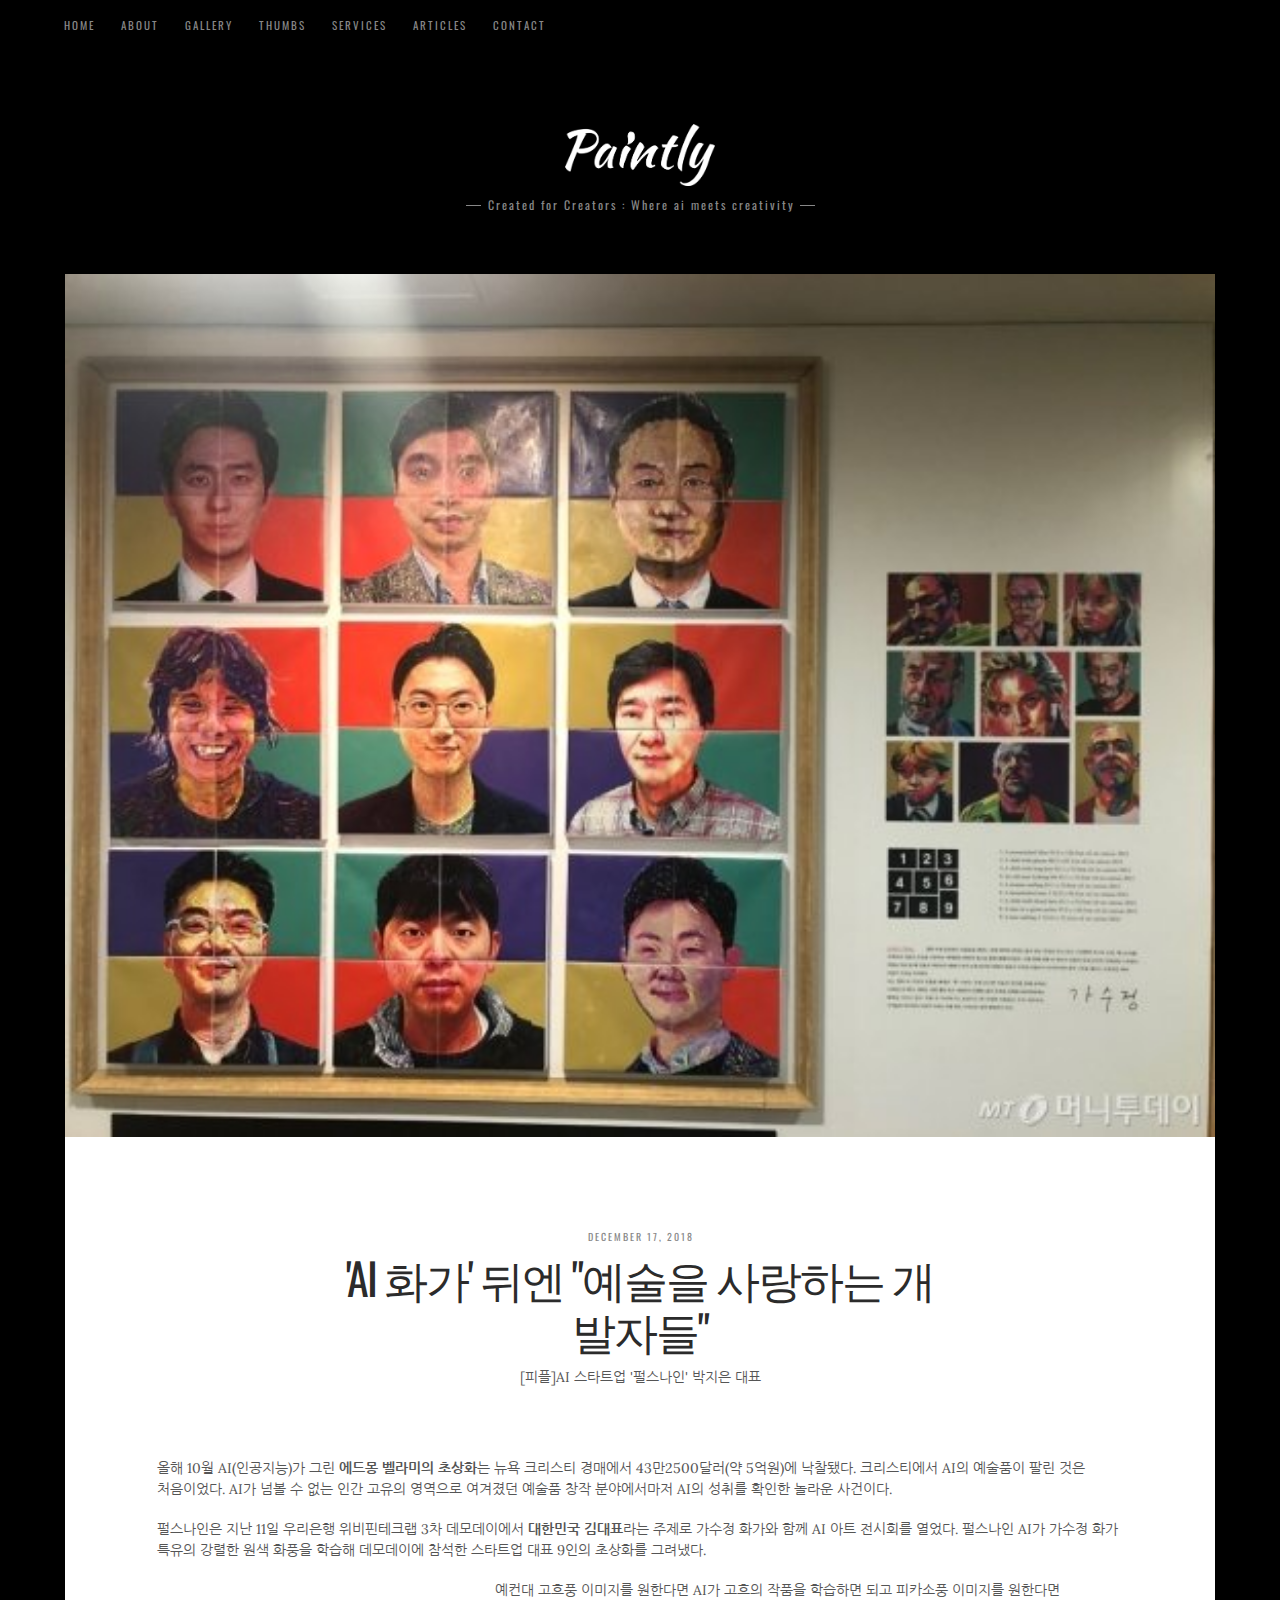
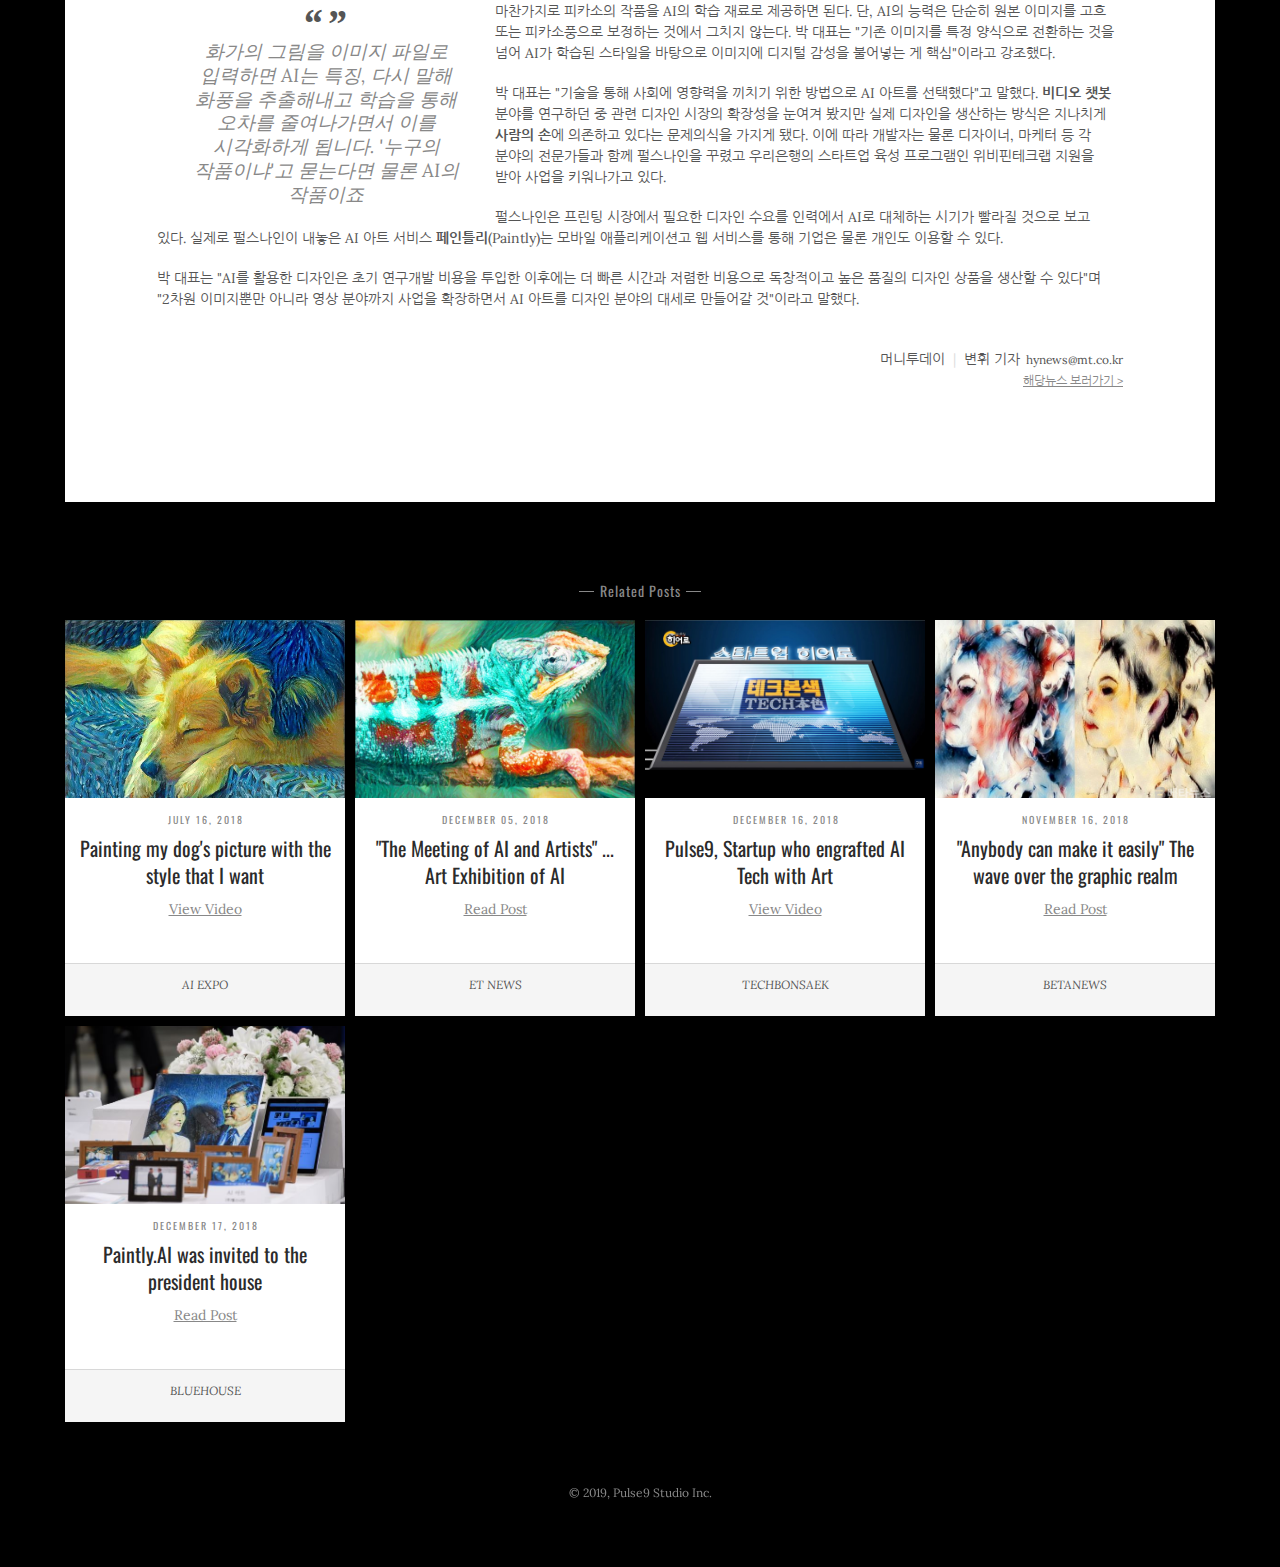
==== post_01.html @ d88ab2fd "articles > post pages added" ====
<!DOCTYPE html>
<html class="no-js" lang="en">

<head>
  <meta charset="utf-8">
  <title>PULSE9 : Your AI Visual Effect Partner</title>
  <meta name="viewport" content="width=device-width, initial-scale=1, maximum-scale=1">
  <meta name="author" content="PULSE9 Inc.">
  <meta name="Description"
    content="Created for Creators, toward the limitless realm. Pulse9 gathered art-loving Developers and Marketers to create an AI driven Image&Video Transfer Startup. Pulse9 allows you to transfer a photo or video into a masterpiece drawn by an AI. With your contents and the tone of your choice, Pulse9 creates an art piece that allows you to express your individuality." />
  <link href="css/reset.css" rel="stylesheet" type="text/css" media="screen" />
  <link href="css/bootstrap.min.css" rel="stylesheet">
  <!-- <link href="css/font-awesome.min.css" rel="stylesheet" type="text/css" /> -->
  <link rel="stylesheet" href="https://use.fontawesome.com/releases/v5.8.1/css/all.css"
    integrity="sha384-50oBUHEmvpQ+1lW4y57PTFmhCaXp0ML5d60M1M7uH2+nqUivzIebhndOJK28anvf" crossorigin="anonymous">
  <link href="css/contact.css" rel="stylesheet" type="text/css" media="screen" />
  <link href="css/styles.css" rel="stylesheet" type="text/css" media="screen" />
  <link href="css/flexslider.css" rel="stylesheet" type="text/css" media="screen">
  <link href="css/jquery.fancybox.css" rel="stylesheet" type="text/css" media="screen" />
  <link href="css/responsive.css" rel="stylesheet" type="text/css" media="screen" />
  <link href="css/custom.css" rel="stylesheet" type="text/css" media="screen" />
  <link href="https://fonts.googleapis.com/css?family=Oswald:200,400,600,700|Lora:400,400i,600|Nanum+Gothic:400,700&amp;subset=korean" rel="stylesheet" type="text/css" />
  <script src="js/modernizr.js" type="text/javascript"></script>
</head>

<body>
  <!-- insert Preloader here -->

  <div id="wrap">
    <header id="header" class="clearfix">
      <div class="container clearfix">
        <ul class="social-list clearfix alignright">
          <li><a href="https://www.facebook.com/pages/Pulse9-Inc/118585632158174" target="_blank"><i
                class="fab fa-facebook"></i></a></li>
          <li><a href="https://www.youtube.com/channel/UC3nCtaySohhH4_tc6p3vJRw" target="_blank"><i
                class="fab fa-youtube"></i></a></li>
          <li><a href="https://twitter.com/pulse9studios" target="_blank"><i class="fab fa-twitter"></i></a></li>
          <li><a href="#" target="_blank"><i class="fab fa-instagram"></i></a></li>
          <li><a href="#" target="_blank"><i class="fab fa-pinterest"></i></a></li>
        </ul>
        <div id="menu-button">
          <div id="nav-button"><span class="nav-bar"></span><span class="nav-bar"></span><span class="nav-bar"></span>
          </div>
        </div>

        <!-- start main nav -->
        <nav id="main-nav">
          <ul id="options" class="option-set clearfix" data-option-key="filter">
            <li><a href="index.html#home" class="splink">Home</a></li>
            <li><a href="index.html#about" class="splink">About</a></li>
            <li><a href="index.html#gallery" class="splink">gallery</a></li>
            <li><a href="index.html#portfolio" class="splink">Thumbs</a></li>
            <li><a href="index.html#services" class="splink">Services</a></li>
            <li><a href="index.html#articles" class="splink">Articles</a></li>
            <li><a href="index.html#contact" class="splink">Contact</a></li>
          </ul>
        </nav>
        <!-- end main nav -->
      </div>
    </header>
    <!-- end header -->
    <div class="content-wrapper">
      <div id="content">
        <div class="container clearfix">
          <h1 id="logo"><a href="index.html">paintly</a></h1>
          <div class="tagline">
            <p class="small"><span>Created for Creators : Where ai meets creativity</span></p>
          </div>
          <div id="container" class="clearfix">
            <div class="element  clearfix rectangle col4 home">
              <div class="padding-wrapper">
                <div class="flexslider">
                  <div class="images">
                    <img src="images/img_articles_02_2.jpg" alt="" />
                  </div>
                </div>
                <div class="grey-bg-large">
                  <p class="small">December 17, 2018</p>
                  <h2 class="header">&#39;AI 화가&#39; 뒤엔 &quot;예술을 사랑하는 개발자들&quot;</h2>
                  <p>[피플]AI 스타트업 '펄스나인' 박지은 대표</p>
                  <div class="larger-text">
                    <p>올해 10월 AI(인공지능)가 그린 <strong>에드몽 벨라미의 초상화</strong>는 뉴욕 크리스티 경매에서 43만2500달러(약 5억원)에 낙찰됐다. 크리스티에서 AI의 예술품이 팔린 것은 처음이었다. AI가 넘볼 수 없는 인간 고유의 영역으로 여겨졌던 예술품 창작 분야에서마저 AI의 성취를 확인한 놀라운 사건이다. </p>
                    <p>펄스나인은 지난 11일 우리은행 위비핀테크랩 3차 데모데이에서 <strong>대한민국 김대표</strong>라는 주제로 가수정 화가와 함께 AI 아트 전시회를 열었다. 펄스나인 AI가 가수정 화가 특유의 강렬한 원색 화풍을 학습해 데모데이에 참석한 스타트업 대표 9인의 초상화를 그려냈다.</p>
                    <blockquote>
                      <p>화가의 그림을 이미지 파일로 입력하면 AI는 특징, 다시 말해 화풍을 추출해내고 학습을 통해 오차를 줄여나가면서 이를 시각화하게 됩니다. &#39;누구의 작품이냐&#39;고 묻는다면 물론 AI의 작품이죠</p>
                    </blockquote>
                    <p>예컨대 고흐풍 이미지를 원한다면 AI가 고흐의 작품을 학습하면 되고 피카소풍 이미지를 원한다면 마찬가지로 피카소의 작품을 AI의 학습 재료로 제공하면 된다. 단, AI의 능력은 단순히 원본 이미지를 고흐 또는 피카소풍으로 보정하는 것에서 그치지 않는다. 박 대표는 &quot;기존 이미지를 특정 양식으로 전환하는 것을 넘어 AI가 학습된 스타일을 바탕으로 이미지에 디지털 감성을 불어넣는 게 핵심&quot;이라고 강조했다.</p>
                    <p>박 대표는 &quot;기술을 통해 사회에 영향력을 끼치기 위한 방법으로 AI 아트를 선택했다&quot;고 말했다. <strong>비디오 챗봇</strong> 분야를 연구하던 중 관련 디자인 시장의 확장성을 눈여겨 봤지만 실제 디자인을 생산하는 방식은 지나치게 <strong>사람의 손</strong>에 의존하고 있다는 문제의식을 가지게 됐다. 이에 따라 개발자는 물론 디자이너, 마케터 등 각 분야의 전문가들과 함께 펄스나인을 꾸렸고 우리은행의 스타트업 육성 프로그램인 위비핀테크랩 지원을 받아 사업을 키워나가고 있다.</p>
                    <p>펄스나인은 프린팅 시장에서 필요한 디자인 수요를 인력에서 AI로 대체하는 시기가 빨라질 것으로 보고 있다. 실제로 펄스나인이 내놓은 AI 아트 서비스 <strong>페인틀리</strong>(Paintly)는 모바일 애플리케이션고 웹 서비스를 통해 기업은 물론 개인도 이용할 수 있다.</p>
                    <p>박 대표는 &quot;AI를 활용한 디자인은 초기 연구개발 비용을 투입한 이후에는 더 빠른 시간과 저렴한 비용으로 독창적이고 높은 품질의 디자인 상품을 생산할 수 있다&quot;며 &quot;2차원 이미지뿐만 아니라 영상 분야까지 사업을 확장하면서 AI 아트를 디자인 분야의 대세로 만들어갈 것&quot;이라고 말했다.</p>
                    <!-- <ul class="unordered-list">
                      <li> <strong>Game Design</strong>: services include digital content and in-store digital
                        experience</li>
                      <li> <strong>Creative R &amp; D</strong>: combined strategic planning expertise with our creative
                        resources.</li>
                      <li> <strong>Photography</strong>: in-house 9,500 sqft photographic studio </li>
                    </ul> -->
                    <div class="break"></div>
                    <p class="align_r">
                      머니투데이 <span class="txt_bar">|</span> 변휘 기자 <span class="small">hynews@mt.co.kr</span><br>
                      <a href="http://news.mt.co.kr/mtview.php?no=2018121713560479579" class="small" target="_black" title="AI 화가 뒤엔 예술을 사랑하는 개발자들">해당뉴스 보러가기 &gt;</a>
                    </p>
                  </div>
                </div>
              </div>
            </div>
            <div class="element clearfix rectangle col4 home contains-rectangles">
              <div class="rectangle col4">
                <div class="padding-wrapper">
                  <h6><span>Related Posts</span></h6>
                </div>
              </div>
              <div class="rectangle col1-1 teaser">
                <div class="padding-wrapper"><a href="https://www.youtube.com/embed/gaZ5Fr7u28M?rel=0&autoplay=1&loop=1&playlist=gaZ5Fr7u28M&showinfo=0&wmode=transparent&controls=1&enablejsapi=1&origin=" allow="autoplay" id="gaZ5Fr7u28M" data-title="Painting my dog's picture with the style that I want" class="video-popup"><img src="images/img_articles_01.jpg" alt="">
                  <div class="grey-bg">
                    <p class="small">July 16, 2018</p>
                    <h4 class="header">Painting my dog's picture with the style that I want</h4>
                    <p>View Video</p>
                    <div class="stats">
                      <p class="align_c">AI EXPO</p>
                    </div>
                  </div>
                  </a>
                </div>
              </div>
              <div class="rectangle col1-1 teaser">
                <div class="padding-wrapper"><a href="post_02.html" title=""><img src="images/img_articles_03.jpg" alt="">
                  <div class="grey-bg">
                    <p class="small">December 05, 2018</p>
                    <h4 class="header">&quot;The Meeting of AI and Artists&quot; ... Art Exhibition of AI</h4>
                    <p>Read Post</p>
                    <div class="stats">
                      <p class="align_c">ET NEWS</p>
                    </div>
                  </div>
                  </a>
                </div>
              </div>
              <div class="rectangle col1-1 teaser">
                <div class="padding-wrapper"><a href="https://www.youtube.com/embed/Ey7dxZrJfTk?rel=0&autoplay=1&loop=1&playlist=Ey7dxZrJfTk&showinfo=0&wmode=transparent&controls=1&enablejsapi=1&origin=" allow="autoplay" id="Ey7dxZrJfTk" data-title="Pulse9, Startup who engrafted AI Tech with Art" class="video-popup"><img src="images/img_articles_04.jpg" alt="">
                  <div class="grey-bg">
                    <p class="small">December 16, 2018</p>
                    <h4 class="header">Pulse9, Startup who engrafted AI Tech with Art</h4>
                    <p>View Video</p>
                    <div class="stats">
                      <p class="align_c">TECHBONSAEK</p>
                    </div>
                  </div>
                  </a>
                </div>
              </div>
              <div class="rectangle col1-1 teaser">
                <div class="padding-wrapper"><a href="post_03.html" title=""><img src="images/img_articles_05.jpg" alt="">
                  <div class="grey-bg">
                    <p class="small">November 16, 2018</p>
                    <h4 class="header">&quot;Anybody can make it easily&quot; The wave over the graphic realm</h4>
                    <p>Read Post</p>
                    <div class="stats">
                      <p class="align_c">BETANEWS</p>
                    </div>
                  </div>
                  </a>
                </div>
              </div>              
              <div class="rectangle col1-1 teaser">
                <div class="padding-wrapper"><a href="post_04.html" title=""><img src="images/img_articles_06.jpg" alt="">
                  <div class="grey-bg">
                    <p class="small">December 17, 2018</p>
                    <h4 class="header">Paintly.AI was invited to the president house</h4>
                    <p>Read Post</p>
                    <div class="stats">
                      <p class="align_c">BLUEHOUSE</p>
                    </div>
                  </div>
                  </a>
                </div>
              </div>


            </div>

          </div>
          <!-- end #container -->
        </div>

        <!-- end .container -->
      </div>
      <!-- end content -->
    </div>
    <!-- end content-wrapper -->
  </div>
  <!-- end wrap -->
  <footer id="footer">
    <div class="container clearfix">
      <p>© 2019, Pulse9 Studio Inc.</p>
    </div>
  </footer>
  <script src="js/jquery-1.11.2.min.js" type="text/javascript"></script>
  <script src="js/jquery-easing-1.3.js" type="text/javascript"></script>
  <script src="js/jquery.touchSwipe.min.js" type="text/javascript"></script>
  <script src="js/jquery.isotope2.min.js" type="text/javascript"></script>
  <script src="js/jquery.ba-bbq.min.js" type="text/javascript"></script>
  <script src="js/packery-mode.pkgd.min.js" type="text/javascript"></script>
  <script src="js/jquery.isotope.load.js" type="text/javascript"></script>
  <script src="js/main2.js" type="text/javascript"></script>
  <script src="js/jquery.form.js" type="text/javascript"></script>
  <script src="js/input.fields.js" type="text/javascript"></script>
  <script src="js/preloader.js" type="text/javascript"></script>
  <script src="js/jquery.fancybox.pack.js" type="text/javascript"></script>
  <script src="js/bootstrap.min.js" type="text/javascript"></script>
  <script src="js/twitterfetch.js" type="text/javascript"></script>
  <script src="js/tweets.js" type="text/javascript"></script>
  <script src="js/jquery.flexslider-min.js" type="text/javascript"></script>
</body>

</html>
---- css/contact.css ----
/* Form style */
input, textarea, select { font-size: 14px; font-family:Lora, "Helvetica Neue", Helvetica, Arial, sans-serif; color:#555; border:0; -webkit-transition: all 0.2s ease 0s; -moz-transition: all 0.2s ease 0s; -o-transition: all 0.2s ease 0s; transition: all 0.2s ease 0s; float:none; display:block; margin:0px; -webkit-appearance: none; background:none }
textarea { resize: none; }
#message { margin: 0; padding: 0px; z-index:200; height:auto; }
.error_message, #success_page { display: block; height:auto; color:#d31800; font-style:italic; font-size: 12px; padding: 10px 0px 0px 0px; line-height:1.5; margin-bottom:-10px; position:relative; }
#success_page { color:#2b2b2b !important; }
.loader { display:none; }
/* Form Element Styling */

.form-part { padding: 0; margin-top:0px; }
textarea, select, input {
 padding: 10px 15px 12px; margin-bottom: 10px; border:1px solid #d8d8d8; font-style: normal; font-size: 14px; border-radius:3px; line-height: 20px; display:block; width:100%; background:#fff; text-align:left;
}
.form-part > textarea { height: 120px; resize: none; width:100%; }
input:focus, textarea:focus, select:focus { background:#f5f5f5; outline:none; }
.form-part > .input-wrapper { position: relative;  }
.send-btn {  border-radius:30px; border:0; background:#555; padding:10px 25px 12px 27px; line-height:1; display:inline-block; color:#fff; margin-top:10px; font-size:10px !important; text-transform:uppercase; font-weight:400; letter-spacing:2px; font-family:"Oswald", Arial, Helvetica, sans-serif; width:auto;}
.send-btn:hover { background:#2b2b2b; }

.order-options { padding-top:10px; text-align:center; }
.qty { width:14%; float:left; }
.ecommerce-selector { position:relative; width:41%; float:left; margin-right:2%; }
.col1-1 .ecommerce-selector { width:100%; margin-right:0; float:none; }
.col1-1 .ecommerce-selector::before { top:14px; }
.ecommerce-selector select { -moz-appearance: none; -webkit-appearance: none; appearance: none;}
.ecommerce-selector::before { color: #2b2b2b; content: "\f105"; font-family: FontAwesome; font-size:14px; line-height:1; position:absolute; right:19px; top:27%; -webkit-transform:rotate(90deg); -ms-transform:rotate(90deg); transform:rotate(90deg); padding:0; margin:0; }
.amount { float:none; line-height:1.3; color:#2b2b2b; position:relative; font-family:"Oswald", Arial, Helvetica, sans-serif; display:block; font-weight:400; font-size:20px; position:relative; top:12px; margin-bottom:20px; }
.amount span { font-size: 12px; font-family:Lora, "Helvetica Neue", Helvetica, Arial, sans-serif; color:#555; display:block; font-style:italic; margin-top:5px; }
#coupon { width:200px; font-style:italic; margin-top:10px; float:left; }
#update { float:right; }
---- css/styles.css ----
@charset "utf-8";
/* CSS Document */

/*------------------------------------------------------------------
[Table of contents]
0. Fonts
1. Clearfix
2. Preloader
3. Typography
4. Headings
5. Main Nav
6. Main Content
7. Column Grid
8. Content Elements
9. Icons
10. Images
11. Footer
12. Lists
13. Blog
14. Prices
-------------------------------------------------------------------*/


/* =1. Clearfix
--------------------------------------------------------------------------------------------------------*/
.clear { clear: both; }
.clearfix:after { content: "."; display:block; height:0; clear:both; visibility:hidden; }/* ----- clear fix for floats ----- */
.clearfix { display:inline-block; }
* html .clearfix { height:1%; }/* hides clearfix from IE-mac */
.clearfix { display:block; }/* end hide from IE-mac */
.alignleft { float:left; }
.alignright { float:right; }
.aligncenter { margin:auto; display:block; }
.alignnone { clear:both; font-size:0; line-height:0; margin:0; padding:0; border:0; height:0; width:0; }
.centered { text-align:center; }
.hidden { display: none; visibility: hidden; }
/* Preventing font-rendering switches during CSS transitions inside Flexslider for Safari and Chrome under MacOSX */
*, *:before, *:after { -webkit-font-smoothing: antialiased; }
.flexslider { -webkit-transform: translateZ(0px); }
/* End Clearfix
--------------------------------------------------------------------------------------------------------*/


/* =2. Preloader
--------------------------------------------------------------------------------------------------------*/
#preloader { position:fixed; top:0; left:0; right:0; bottom:0; background:#000; z-index:9999; }
#status { z-index:28; position:absolute; color:#fff !important; top:50%; height:220px; width:100%; margin-top:-115px; }
/* horizontal centering */
.box-parent { position:relative; height:100%; width:100%; display:table; z-index:11 }
.parent { width:230px; margin:0px auto; position:relative; height:220px; z-index:11 }
#preloader .child { text-align:center; }
/* vertical centering */
.parent { display: table }
.child { display: table-cell; vertical-align: middle; padding:0; }
.box-parent .child { padding-top:10px; }
/* End Preloader
--------------------------------------------------------------------------------------------------------*/


/* =3. Typography
--------------------------------------------------------------------------------------------------------*/
html { overflow: -moz-scrollbars-vertical; overflow-y: scroll; }
body { font-size: 14px; font-family:"Lora", "Helvetica Neue", Helvetica, Arial, sans-serif; color:#555; background:#000; -webkit-text-size-adjust: 100%; -moz-osx-font-smoothing:grayscale; -webkit-font-smoothing: antialiased; }

strong { font-weight:600; color:#555; }
a, a * { -webkit-transition: all 0.2s ease 0s; transition: all 0.2s ease 0s; }
a, a:hover, a:focus { color:#555; text-decoration:none; outline: 0; }
a:hover { color:#2b2b2b }
*, *:after, *:before { -webkit-box-sizing: border-box; -moz-box-sizing: border-box; box-sizing: border-box; padding: 0; margin: 0; text-rendering: optimizeLegibility; outline: 0; }
*:focus, *:after:focus, *:before:focus { outline: 0; }

p { line-height:1.5; padding:0; -webkit-transition: all 0.2s ease 0s; transition: all 0.2s ease 0s; position:relative;}
a { text-decoration:none; }
p a { color:#888; text-decoration:underline; }
p a:hover { color:#2b2b2b; text-decoration:underline; }
a p { color:#555; text-decoration:none; }
em { font-style:italic; }

.teaser a p { color:#888; text-decoration:underline; }
a:hover p { color:#2b2b2b; }
p.small a { color:#888; text-decoration:none; position:relative }
p.small { font-size:10px !important; text-transform:uppercase; font-weight:400; color:#888 !important; letter-spacing:2px; padding-left:2px; font-family:"Oswald", Arial, Helvetica, sans-serif; text-decoration:none !important; }

.twitter-feed-inner .user { display: block; margin-bottom: 10px; font-size:10px !important; text-transform:uppercase; font-weight:400; color:#888 !important; letter-spacing:2px; padding-left:2px; font-family:"Oswald", Arial, Helvetica, sans-serif; text-decoration:none !important; }

#preloader p.small { color:#fff !important; padding:0 !important }
.stats p { font-size:85%; text-align:left; text-decoration:none !important; color:#555 !important; padding-bottom:0; margin-bottom:0; font-style:italic; }
.larger-text p { padding-bottom:9px; }
.larger-text p.small { padding-top:2px; }
p.date { font-size:13px; }
span.line-through { text-decoration:line-through; }

blockquote { border:0; color:#888; font-style:italic; position:relative; margin:50px 0 10px; text-align:center !important; }
.larger-text blockquote { float:left; width:35%; padding:10px 30px; }
blockquote p { line-height:1.25; font-size:19px !important; padding:0 !important }
blockquote::before { content:"“”" !important; position:absolute; display:block; font-family:Georgia, "Times New Roman", Times, serif; font-size:40px; left:50%; top:-35px; font-weight:600; width:70px; margin-left:-35px; color:#555; letter-spacing:0.1em; }
blockquote p.name { font-style:normal; color:#555; letter-spacing:0; font-weight:600; font-size:13px !important; margin-top:5px; position:relative; }

.button {  border-radius:30px; background:rgba(0,0,0,0.05); padding:10px 25px 14px; line-height:1; font-size:14px; display:inline-block; margin-bottom:10px; }
.button:hover { background:rgba(0,0,0,0.1);}

.signature { background:url(../images/signature.png) center no-repeat; background-size:185px 35px; width:185px; height:35px; position:relative; display:inline-block; margin-bottom:10px; }
/* End Typography
--------------------------------------------------------------------------------------------------------*/


/* =4. Headings
--------------------------------------------------------------------------------------------------------*/
h1#logo { display:block; position:relative; margin:0; margin-top:40px; margin-bottom:0px; text-align:center; font-size:0; }
h1#logo a { display:inline-block; background:url(../images/bg-logo@2x.png) center no-repeat; background-size:250px 59px; width:250px; height:59px; text-indent:-9999px; }
.tagline { text-align:center; margin-bottom:20px; margin-top:-5px; position:relative;  }
.tagline p.small { font-size:12px !important; padding:0 15px; display:inline-block; text-transform:none; }
.tagline p.small span { background:#000; z-index:1; position:relative; padding:0 5px 0 7px; }
.tagline p.small::before { border-bottom:1px solid #888; height:1px; content:""; width:100%; position:absolute; top:50%; left:0; }

.year, h1, h2, h3, h4, h5, h6, h4 span.small, h5 span.small { line-height:1.3; color:#2b2b2b; position:relative; font-family:"Oswald", Arial, Helvetica, sans-serif; display:inline-block; font-weight:400; }
span.small { padding-left:2px; }
h1, .year, .tweet-icon { font-size:60px; line-height:1.2; letter-spacing:-3px; }
.year { margin-top:-10px; }
h2 { font-size:44px; line-height:1.2; letter-spacing:-2px; }
h2 strong { letter-spacing:-1px; }
h3 { font-size:24px; line-height:31px; }
h4 { font-size:20px; line-height:27px; }
h5 { font-size:17px; }
h6 { font-size:14px; color:#888; padding:0 15px; letter-spacing:1px; }
h6::before { border-bottom:1px solid #888; height:1px; content:""; width:100%; position:absolute; top:50%; left:0; }
h6 span { background:#000; z-index:1; position:relative; padding:0 5px 0 6px; }

.header { margin-top:-2px !important; }
.lone-header { margin-top:-10px; }
.grey-bg-large h2 { max-width:60%; display:inline-block }
/* End Headings
--------------------------------------------------------------------------------------------------------*/


/* =5. Main Nav
--------------------------------------------------------------------------------------------------------*/
#menu-button { float:left; font-size:14px; position: relative; -webkit-tap-highlight-color: rgba(0, 0, 0, 0); cursor:pointer; margin-top:16px; margin-bottom:16px; display:none; z-index:145; }
#nav-button { display:inline-block; width:16px; margin:0; margin-left:5px; -webkit-tap-highlight-color: rgba(0, 0, 0, 0); vertical-align:middle; }
.nav-bar { background-color:#555; border-radius:1px; display:block; width:16px; height:2px; margin:0px auto 2px; -webkit-transition: all 0.2s ease-in-out;
 -moz-transition: all 0.2s ease-in-out; -o-transition: all 0.2s ease-in-out; transition: all 0.2s ease-in-out;}

#main-nav ul#options { float:left; margin:0; margin-left:9px; }
#main-nav ul#options li { display:inline-block; padding-right:22px; }
#main-nav a { text-decoration: none; color: #888; font-size:11px; text-transform:uppercase; font-weight:400; color:#888; letter-spacing:2px; font-family:"Oswald", Arial, Helvetica, sans-serif; padding:18px 0 21px 0; display:block}
#main-nav > ul .active > a, #main-nav > ul a.active, #main-nav li a:hover, #options li a.current, #options li a.selected { color: #2b2b2b; }
#main-nav ul#options li .sub-nav { position:absolute; background:#fff; margin-left:-15px; }
#main-nav ul#options li .sub-nav > li { display:block; border-top:1px solid #d8d8d8; padding-right:0 }
#main-nav ul#options li .sub-nav > li > a { font-size:10px; padding: 13px 15px 14px 15px; display:block; line-height:1;  }
#main-nav ul#options li .sub-nav > li > a:hover { background:#f5f5f5; }

.menu-open #nav-button span:nth-child(1) { -webkit-transform: rotate(45deg); -moz-transform: rotate(45deg); -o-transform: rotate(45deg); -ms-transform: rotate(45deg); transform: rotate(45deg); position: relative; top: 2px; -webkit-transition: all 0.2s ease-in-out; -moz-transition: all 0.2s ease-in-out; -o-transition: all 0.2s ease-in-out; transition: all 0.2s ease-in-out; }
.menu-open #nav-button span:nth-child(2) { -webkit-transform: rotate(-45deg); -moz-transform: rotate(-45deg); -o-transform: rotate(-45deg); -ms-transform: rotate(-45deg); transform: rotate(-45deg); position: relative; top: -2px; -webkit-transition: all 0.3s ease-in-out; -moz-transition: all 0.3s ease-in-out; -o-transition: all 0.3s ease-in-out; transition: all 0.3s ease-in-out; }
.menu-open #nav-button span:nth-child(3) { display: none; }
/* End Main Nav
--------------------------------------------------------------------------------------------------------*/


/* =6. Main Content
--------------------------------------------------------------------------------------------------------*/
#header { position:fixed; z-index:155; width:100%; -webkit-transform: translateZ(0); background:#fff; }
#content { width:100%; position:relative; /*z-index:55;*/ height:auto; padding-top:60px; background:#000; }
.container { padding:0px; position:relative; padding-top:10px; padding-bottom:10px; margin:0 auto; }
header .container, footer .container { padding:0; margin:0 auto; }
#container { margin-left:10px; padding-top:30px; }
/* =End Main Content
--------------------------------------------------------------------------------------------------------*/


/* =7. Column Grid
--------------------------------------------------------------------------------------------------------*/
.rectangle {  text-align:center; float:left; }
.col1-1.rectangle, .col1-2.rectangle, .col-half.rectangle { width:290px; }
.col2-2.rectangle, .col2-1.rectangle { width:580px; }
.col3.rectangle { width:870px; height:auto; margin-bottom:10px; }
.col4.rectangle { width:1160px; height:auto; margin-bottom:10px; }
.auto { height:auto !important; margin-bottom:10px; }

.padding-wrapper { position:relative; height:calc(100% - 10px); width:calc(100% - 10px); overflow:hidden; }
.grey-bg { background:#fff; position:absolute; left:0; bottom:0; height:auto; min-height:55%; width:100%; padding:11%; }

.teaser .grey-bg { padding-bottom:calc(11% + 35px); }
.grey-bg.no-padding { padding:0 }
.grey-bg2 { background:#fff; padding:12%; }
.full-height { height:100%; }

.grey-bg-large { background:#fff; position:relative; width:100%; padding:8%; }
.larger-text { text-align:left; padding-top:20px; }

.contains-rectangles { padding:10px 0; }
/* =End Column Grid
--------------------------------------------------------------------------------------------------------*/


/* =8. Content Elements
--------------------------------------------------------------------------------------------------------*/
.overflow, .element { overflow:hidden; }
.break { display:block; position:relative; height:20px; width:100%; }
.borderline { background:#d8d8d8; height:1px; width:100%; display:block; margin:15px 0 10px; position:relative }
.stats { border-top:1px solid #d8d8d8; background:#f5f5f5; width:100%; display:block; margin:15px 0 0px; position:absolute; padding:12px 11% 22px; bottom:0; left:0; }

.grey-bg-large .stats { border-top:1px dotted #eee; position:relative; left:auto; bottom:auto; padding:12px 0 0; margin-top:25px; }
.grey-bg-large .stats .alignleft { padding-top:2px; }
.left-to-avatar { text-align:left !important; padding-left:140px; }
.centralizer { display: table-cell; vertical-align: middle; }

table { table-layout:fixed; border-bottom:1px solid #ddd; margin-top:20px; }
thead, th.heading { color:#2b2b2b; font-family:"Oswald", Arial, Helvetica, sans-serif; font-weight:400; font-size:16px; }
.final-price { font-weight:600; }
table th, table td { vertical-align:middle !important; }
table a, table a:hover { text-decoration:underline; }
table i.fa { color:#555 !important; }
table i.fa:hover { color:#2b2b2b !important; }
/* =End Content Elements
--------------------------------------------------------------------------------------------------------*/


/* =9. Icons
--------------------------------------------------------------------------------------------------------*/
.social-list { padding-bottom:10px; padding-top:10px; margin:0; cursor:default; font-size:0; }
header .social-list { padding:0; position:relative; top:18px; margin-right:2px; z-index:145; }
.stats .social-list { padding:0; }
.left-to-avatar .social-list { padding-bottom:0; }
.social-list li { display:inline-block; padding:0 5px; }
.stats .social-list li { padding:1px 0 0 10px; }

.social-list.alignleft li, .left-to-avatar .social-list li { padding:0 10px 0 0 }
.left-to-avatar .social-list li { padding:0 10px 0 0 }
.sidebar .social-list li { padding:0 5px; }

.social-list li a i { color:#555; font-size:16px; margin:0; }
.social-list.big li a i { color:#2b2b2b; font-size:22px; }
.social-list li a:hover i { color:#2b2b2b; }

nav .social-list li { padding:0 10px 0 0; }
nav .social-list li a { border:0 !important; }
nav .social-list li a i { color:rgba(255,255,255,0.6); }
nav .social-list li a:hover i { color:rgba(255,255,255,0.9); }

.social-list li.shopping-cart { border-left:1px solid #d8d8d8; margin-left:10px; padding-left:10px; }
.social-list li span { font-size:10px; position:relative; top:-5px; font-family:"Oswald", Arial, Helvetica, sans-serif; margin-left:3px;}

h5 i.fa { position:relative; top:-1px; }
i.fa { margin-right:3px; color:#2b2b2b }
p i.fa, .button i.fa { color:#555; font-size:11px !important; }
a:hover i.fa { color:#2b2b2b; }
a:hover .stats i.fa { color:#555; }

.circled { border:1px solid #d8d8d8; border-radius:51%; width:42px; height:42px; display:table; margin:0 auto; text-align:center; margin-bottom:5px }
.circled:hover { background:#f5f5f5; }
.circled i.fa { vertical-align:middle; display:table-cell; font-size:18px; }

.icons { height:30px; width:30px; margin:0 auto; margin-bottom:15px; float:none; opacity:0.85; }
.icons.winner { background:url(../images/icons/trophy.png) no-repeat center; background-size:30px 30px; }
.icons.like { background:url(../images/icons/thumbs-up-2.png) center no-repeat; background-size:30px 30px; }
.icons.register { background:url(../images/icons/register-machine.png) center no-repeat; background-size:30px 30px; }
.icons.tripod { background:url(../images/icons/camera-tripod.png) center no-repeat; background-size:30px 30px; }
.icons.camera { background:url(../images/icons/camera-4.png) center no-repeat; background-size:30px 30px; }
.icons.user { background:url(../images/icons/camera-user.png) center no-repeat; background-size:30px 30px; }
.icons.pencil { background:url(../images/icons/pencil-ruler.png) center no-repeat; background-size:30px 30px; }
.icons.vector { background:url(../images/icons/vector-line-curve.png) center no-repeat; background-size:30px 30px; }
.icons.home { background:url(../images/icons/home-4.png) center no-repeat; background-size:30px 30px; }
.icons.television { background:url(../images/icons/television.png) center no-repeat; background-size:30px 30px; }
.icons.building { background:url(../images/icons/building-7.png) center no-repeat; background-size:30px 30px; }

.icons.big { height:36px; width:36px; }
.icons.design { background:url(../images/icons/design-mug.png) center no-repeat; background-size:36px 36px; }
.icons.diamond { background:url(../images/icons/diamond-ring.png) center no-repeat; background-size:36px 36px; }
.icons.movie { background:url(../images/icons/movie-clapboard.png) center no-repeat; background-size:36px 36px; }
/* End Icons
--------------------------------------------------------------------------------------------------------*/


/* =10. Images
--------------------------------------------------------------------------------------------------------*/
img { width:100%; display: block; max-width: 100%; z-index:9; -webkit-box-shadow:#fff 0 0 0; box-shadow: #fff 0 0 0;  }
.round img, .avatar img { border:0 none; border-radius:50%; }
.col1-1 .avatar img { width:80px; height:80px; display:inline-block; margin-bottom:20px; }
.sidebar .avatar { margin-top:10px; }
.col1-2 .avatar img, .col2-2 .avatar img, .col3 .avatar img { width:110px; height:110px; }
.col3 .avatar { float:left; margin-right:30px; }

.images { display:block; position:relative; opacity:1; }
a:hover .images { opacity:0.6; }

.background-image1 { background:url(../images/photo03b.jpg) no-repeat center; height:100%; display:block; width:100%; -webkit-background-size: 100% auto; -moz-background-size: 100% auto; -o-background-size: 100% auto; background-size: 100% auto; -webkit-background-size: cover; -moz-background-size: cover; -o-background-size: cover; background-size: cover;  }
.background-image2 { background:url(../images/photo09b.jpg) no-repeat center; height:100%; display:block; width:100%; -webkit-background-size: 100% auto; -moz-background-size: 100% auto; -o-background-size: 100% auto; background-size: 100% auto; -webkit-background-size: cover; -moz-background-size: cover; -o-background-size: cover; background-size: cover;  }
.background-image3 { background:url(../images/photo01b.jpg) no-repeat center; height:100%; display:block; width:100%; -webkit-background-size: 100% auto; -moz-background-size: 100% auto; -o-background-size: 100% auto; background-size: 100% auto; -webkit-background-size: cover; -moz-background-size: cover; -o-background-size: cover; background-size: cover;  }
.background-image4 { background:url(../images/photo08b.jpg) no-repeat center; height:100%; display:block; width:100%; -webkit-background-size: 100% auto; -moz-background-size: 100% auto; -o-background-size: 100% auto; background-size: 100% auto; -webkit-background-size: cover; -moz-background-size: cover; -o-background-size: cover; background-size: cover;  }
.background-image5 { background:url(../images/photo04b.jpg) no-repeat center; height:100%; display:block; width:100%; -webkit-background-size: 100% auto; -moz-background-size: 100% auto; -o-background-size: 100% auto; background-size: 100% auto; -webkit-background-size: cover; -moz-background-size: cover; -o-background-size: cover; background-size: cover;  }
.background-image6 { background:url(../images/photo02b.jpg) no-repeat center; height:100%; display:block; width:100%; -webkit-background-size: 100% auto; -moz-background-size: 100% auto; -o-background-size: 100% auto; background-size: 100% auto; -webkit-background-size: cover; -moz-background-size: cover; -o-background-size: cover; background-size: cover;  }
.background-image7 { background:url(../images/photo05b.jpg) no-repeat center; height:100%; display:block; width:100%; -webkit-background-size: 100% auto; -moz-background-size: 100% auto; -o-background-size: 100% auto; background-size: 100% auto; -webkit-background-size: cover; -moz-background-size: cover; -o-background-size: cover; background-size: cover;  }
.background-image8 { background:url(../images/photo06b.jpg) no-repeat center; height:100%; display:block; width:100%; -webkit-background-size: 100% auto; -moz-background-size: 100% auto; -o-background-size: 100% auto; background-size: 100% auto; -webkit-background-size: cover; -moz-background-size: cover; -o-background-size: cover; background-size: cover;  }
.background-image9 { background:url(../images/photo07b.jpg) no-repeat center; height:100%; display:block; width:100%; -webkit-background-size: 100% auto; -moz-background-size: 100% auto; -o-background-size: 100% auto; background-size: 100% auto; -webkit-background-size: cover; -moz-background-size: cover; -o-background-size: cover; background-size: cover;  }
.background-image10 { background:url(../images/photo10b.jpg) no-repeat center; height:100%; display:block; width:100%; -webkit-background-size: 100% auto; -moz-background-size: 100% auto; -o-background-size: 100% auto; background-size: 100% auto; -webkit-background-size: cover; -moz-background-size: cover; -o-background-size: cover; background-size: cover;  }
.background-image11 { background:url(../images/photo11b.jpg) no-repeat center; height:100%; display:block; width:100%; -webkit-background-size: 100% auto; -moz-background-size: 100% auto; -o-background-size: 100% auto; background-size: 100% auto; -webkit-background-size: cover; -moz-background-size: cover; -o-background-size: cover; background-size: cover;  }
.background-image12 { background:url(../images/photo01.jpg) no-repeat center; height:100%; display:block; width:100%; -webkit-background-size: 100% auto; -moz-background-size: 100% auto; -o-background-size: 100% auto; background-size: 100% auto; -webkit-background-size: cover; -moz-background-size: cover; -o-background-size: cover; background-size: cover;  }
.background-image13 { background:url(../images/about.jpg) no-repeat center; height:100%; display:block; width:100%; -webkit-background-size: 100% auto; -moz-background-size: 100% auto; -o-background-size: 100% auto; background-size: 100% auto; -webkit-background-size: cover; -moz-background-size: cover; -o-background-size: cover; background-size: cover;  }
.background-image14 { background:url(../images/photo14b.jpg) no-repeat center; height:100%; display:block; width:100%; -webkit-background-size: 100% auto; -moz-background-size: 100% auto; -o-background-size: 100% auto; background-size: 100% auto; -webkit-background-size: cover; -moz-background-size: cover; -o-background-size: cover; background-size: cover;  }

.images.alignleft { width:40%; margin:7px 30px 17px 0; z-index:1; position:relative }

.videos { width:1140px; height:650px; border:0;}
.videoWrapper { position:relative; padding-bottom:56.25%; /* 16:9 */ height:0; }
.videoWrapper iframe { position:absolute; top:0; left:0; width:100%; height:100%; }

.musicWrapper { position:relative; height:auto; margin-bottom:-6px; }
.musicWrapper iframe { width:100%; height:auto; }

.covering-image { position:absolute; left:0; top:0; width:100%; height:100%; border:0; z-index:19; display:block; padding:11%; }

.info-box-content { height:100%; width:100%; }
.info-box-content .parent { height:100%; width:100%; }
.info-box-content .child { vertical-align:middle;}

.covering-image p, .covering-image h3, .covering-image h2, .covering-image h4  { color:#fff !important; border-bottom:0px solid rgba(255,255,255,1); margin:4px; opacity:0; }
/*.covering-image h4::after { content:""; border-bottom:1px solid rgba(255,255,255,1); position:absolute; left:0; bottom:1px; height:1px; width:100%; }*/

.covering-image h4 .underline { background:linear-gradient(#fff,#fff),linear-gradient(#fff,#fff),linear-gradient(#fff,#fff);
 -webkit-background:linear-gradient(#fff,#fff),linear-gradient(#fff,#fff),linear-gradient(#fff,#fff);
  -o-background:linear-gradient(#fff,#fff),linear-gradient(#fff,#fff),linear-gradient(#fff,#fff);
   -ms-background:linear-gradient(#fff,#fff),linear-gradient(#fff,#fff),linear-gradient(#fff,#fff);
background-size:.05em 1px,.05em 1px,1px 1px;background-repeat:no-repeat,no-repeat,repeat-x;background-position:0 90%,90% 90%,0 90% }

.covering-image p.small { border:0; }
a:hover .covering-image h4 { opacity:1; }
a:hover .covering-image p { opacity:0.7 !important; }

.left-corner { width:13px; height:13px; position:absolute; left:35px; top:35px; border-left:2px solid rgba(255,255,255,0.7); border-top:2px solid rgba(255,255,255,0.7); display:block; opacity:0; }
.right-corner { width:13px; height:13px; position:absolute; right:35px; top:35px; border-right:2px solid rgba(255,255,255,0.7); border-top:2px solid rgba(255,255,255,0.7); display:block; opacity:0; }
.left-corner.bottom { bottom:35px; top:auto; border-bottom:2px solid rgba(255,255,255,0.7); border-top:0; opacity:0; }
.right-corner.bottom { bottom:35px; top:auto; border-bottom:2px solid rgba(255,255,255,0.7); border-top:0; opacity:0; }
a:hover .left-corner, a:hover .right-corner, a:hover .left-corner.bottom, a:hover .right-corner.bottom { opacity:1; }

.hidden-content { opacity:0; }
a:hover .hidden-content { opacity:1; }

.child h1 { line-height:1; margin-top:0; }

.image-caption { position:absolute; right:35px; top:35px; background:#fff; z-index:99; padding:7px 10px; font-family:"Oswald", Arial, Helvetica, sans-serif; color:#2b2b2b; font-size:12px; }
.image-caption i.fa {position:relative; top:-1px }
/* End Images
--------------------------------------------------------------------------------------------------------*/


/* =11. Footer
--------------------------------------------------------------------------------------------------------*/
#footer { min-height:105px; margin:0px; padding:21px 0px 19px; border-top:1px solid rgba(0,0,0,0.05); width:100%; position:relative; -webkit-transform: translateZ(0); -webkit-transform: translate3d(0, 0, 0); text-align:center }
footer .container { padding:0 9px; }
footer p { color:#888; font-size:12px; padding:0; border:0; text-decoration:none }
footer p a { color:#888; }
footer p a:hover { color:#fff; }
span.padding { padding:0 3px 0 3px; }
footer .social-list { margin-left:20px; padding:0; padding-top:2px; }
/* End Footer
--------------------------------------------------------------------------------------------------------*/


/* =12. Lists
--------------------------------------------------------------------------------------------------------*/
ul.unordered-list, .hentry ul, ol { list-style:outside none disc; line-height:1.5; padding:0px 0px 10px 30px; font-size: 14px; font-family:Lora, "Helvetica Neue", Helvetica, Arial, sans-serif; }
ol { list-style:outside none decimal; }
.child ul.unordered-list, .child .hentry ul, .child ol { list-style:inside none disc; padding:0px 0px 10px 0px; }
.child ol { list-style:inside none decimal; padding:0px 0px 10px 0px; }

ul.unordered-list li, ol li { padding-bottom:7px; }
ul.unordered-list li:last-child, ol li:last-child { padding-bottom:0px; }
ul.unordered-list li a, .hentry ul li a, ol li a { color:#555; text-decoration:underline; }
ul.unordered-list li a:hover, .hentry ul li a:hover, ol li a:hover { color:#2b2b2b; text-decoration:underline; }

ul.tag-list { list-style: none; line-height:1.5; padding:0px 0px 0px 0px; text-align:center; font-size:0; }
ul.tag-list li { display:inline-block }
ul.tag-list li a { background:none; width:auto; height:auto; border:1px solid #d8d8d8; padding: 8px 12px 10px; margin: 10px 5px 0px 5px; font-size:12px; line-height:1; display: inline-block; color:#555; border-radius:3px; }
ul.tag-list li a span { border-left:1px solid #d8d8d8; padding-left:13px; margin-left:10px; color:#888 }
ul.tag-list li a:hover { color:#2b2b2b; background:#f5f5f5;  }

ul.category-list { list-style: none; line-height:1.5; padding:10px 0px 0px 0px; text-align:center; font-size:0; margin-bottom:0; }
ul.category-list li { display:block }
ul.category-list li a { background:none; width:100%; height:auto; border-top:1px dotted rgba(0,0,0,0.1); padding: 12px 12px 15px; margin:0; font-size:14px; line-height:1; display: block; color:#555; }
ul.category-list li:last-child a { border-bottom:1px dotted rgba(0,0,0,0.1); }
ul.category-list li a span { border-left:1px solid #d8d8d8; padding-left:13px; margin-left:10px; color:#888 }
ul.category-list li a:hover { color:#2b2b2b;}
/* =End Lists
--------------------------------------------------------------------------------------------------------*/


/* =13. Blog
--------------------------------------------------------------------------------------------------------*/
.comment { padding: 40px 0 35px 0; border-top: 1px dotted #eee; position:relative; text-align:left }
.comment.reply.level-1 { padding-left: 6.6%; }
.commenter-avatar { float: left; padding: 0 30px 30px 0; width:auto; }
.commenter-avatar > img { width: 55px; height:55px; border-radius:51%; }
.comment-content { float: left; width:calc(100% - 85px); }
.comment-content h5 { margin-top:-5px; }
p.time { font-size:12px; font-style:italic; color:#888; }
.comment-reply-button-column { position:absolute; right:0; top:40px; width: auto; }
.comment-reply-button-column a { margin:5px 0px 0px 0px; font-size:9px; border-radius:30px; background:rgba(0,0,0,0.05); padding:9px 23px 11px; line-height:1; display:inline-block; text-transform:uppercase; font-weight:400; letter-spacing:2px; font-family:"Oswald", Arial, Helvetica, sans-serif;}
.comment-reply-button-column a:hover { background:rgba(0,0,0,0.1); }
.comment-form-wrapper { padding: 39px 0 0px 0; position: relative; border-top: 1px dotted #eee; }
.comment-form-icon-wrapper { position: relative; display: block; height: 55px; width: 55px; border:0 none; border:1px solid #d8d8d8; cursor:pointer; border-radius:51%; float:left; margin-right:30px; background:url(../images/icons/upload-4.png) center no-repeat; background-size:24px 24px; }
.comment-form { text-align:left; padding-left:85px; width:100%; }
.comment-form.contact-form input { float:left; margin-right:10px; }
input.last { margin-right:0 !important }
.comment-form > textarea { width: 100%; height: 174px; }
/* End Blog
--------------------------------------------------------------------------------------------------------*/



/* =14. Prices
--------------------------------------------------------------------------------------------------------*/
p.price { font-size:48px; color:#2b2b2b; letter-spacing:-1px; font-weight:400; margin:20px 0px; padding:0; line-height:1; font-family:"Oswald", Arial, Helvetica, sans-serif;}
p.price span { font-size:16px; color:#555; display:inline-block; padding-top:10px; padding-right:5px; font-weight:400; vertical-align:top }
p.price span.recurrance { vertical-align:bottom; position:relative; top:-10px; letter-spacing:0; padding:0; padding-left:5px; }
/* =End Prices
--------------------------------------------------------------------------------------------------------*/
---- css/responsive.css ----
@charset "utf-8";

/* Larger devices (desktops, 1200px and below) */
@media only screen and (max-width: 1200px) {
	.padding-wrapper, .image-below { height:calc(100% - 10px); width:calc(100% - 10px); }
	#container { margin-left:10px; }
	.col1-1.rectangle, .col1-2.rectangle, .col-half.rectangle { width:320px; }
	.col2-2.rectangle, .col2-1.rectangle, .col3.rectangle { width:640px; }
	.col1-1-md.rectangle { width:320px; }
	.col4.rectangle { width:960px }
	.auto, .col4.rectangle, .col3.rectangle { height:auto !important; margin-bottom:10px !important; }
	.grey-bg-large { padding:7%; }
	
	.qty { width:100%; float:none; }
	.ecommerce-selector { width:100%; float:none; margin-right:0%; }
	.ecommerce-selector::before { top:15px }
}

/* Tablet Portrait size to standard 960 (devices and browsers) */
@media only screen and (max-width: 992px) {
	#container { margin-left:10px; }
	.col1-1.rectangle, .col1-2.rectangle, .col-half.rectangle { width:370px; }
	.col2-2.rectangle, .col2-1.rectangle, .col3.rectangle, .col4.rectangle { width:740px; }
}

/* Mobile Portrait Size to Mobile Landscape Size (devices and browsers) */
@media only screen and (max-width: 767px) {
	.container { padding-left:30px; padding-right:30px; }
	header .container { padding-left:35px; padding-right:35px; }
	.col1-1.rectangle, .col1-2.rectangle, .col-half.rectangle { width:50%; }
	.col2-2.rectangle, .col2-1.rectangle, .col3.rectangle, .col4.rectangle { width:100%; }
	.grey-bg-large { padding:12%; }
	.grey-bg-large h2 { max-width:100%; }
	.larger-text blockquote { float:none; width:100%; padding:10px 30px; }
	
	table { table-layout:auto }
	th.contains-images { display:none; }
	
	#main-nav { display:none; }
	#menu-button { display:block; z-index:2; }
	
	.menu-open header { height:100% !important; }
	.menu-open #main-nav { display:block; position:fixed; top:54px; left:0; height:calc(100% - 54px); width:100%; background:#fff; overflow-y: scroll; float:none; z-index:1; border-top:1px solid #d8d8d8 }
	.menu-open #main-nav ul#options { width:100%; text-align:center; background:#f5f5f5; float:none; position:relative; margin:0; height:100%; padding-top:100px }
	.menu-open #main-nav a { font-size:13px; display:inline-block; }
	.menu-open #main-nav ul#options li { display:block; position:relative; padding-right:0; }
	.menu-open #main-nav ul#options li::after { border-bottom:1px solid #d8d8d8; height:1px; content:""; width:70px; position:absolute; top:0; left:50%; margin-left:-35px; }
	.menu-open #main-nav ul#options li:first-child::after, .menu-open #main-nav ul#options li .sub-nav > li::after { width:0; }
	.menu-open #main-nav ul#options li .sub-nav { position:relative; margin-left:0px; margin-top:-11px; margin-bottom:16px; background:#f5f5f5 }
	.menu-open #main-nav ul#options li .sub-nav > li { border-top:0px; }
	.menu-open #main-nav ul#options li .sub-nav > li > a:hover { background:none; }
	.menu-open #main-nav ul#options li .sub-nav a { text-transform:none; font-size:12px; padding:9px 15px 10px; letter-spacing:0; }
	
	.content-wrapper { padding-bottom: 0px; }
	#wrap { min-height:none; }
	#footer { margin-top: 0px; }
	
	
}

@media only screen and (max-width: 580px) {
	.col1-1.rectangle, .col1-2.rectangle, .col-half.rectangle { width:100%; }
	.auto-mobile { height:auto !important; margin-bottom:10px; }
	.auto-mobile .grey-bg { position:relative; left:auto; top:auto; }
}
 
/* All Mobile Sizes (devices and browser) */
@media only screen and (max-width: 480px) {
	#footer { padding-left:20px; padding-right:20px; text-align:center }
	#footer .alignright, #footer .alignleft { float:none; display:block; clear:both }
	h1#logo { margin-top:20px; }
	h2 { font-size:26px; font-weight:400; line-height:1.25; letter-spacing:0 !important }
	.container { padding-left:10px; padding-right:10px; }
	header .container { padding-left:20px; padding-right:20px; }
	.col1-1.rectangle, .col1-2.rectangle, .col-half.rectangle { width:100%; }
	.col2-2.rectangle, .col2-1.rectangle, .col3.rectangle, .col4.rectangle { width:100%; }
	
	.left-to-avatar { padding-left:0px; }
	.col3 .avatar { float:none; margin-right:0px; margin-bottom:20px; display:inline-block }
	.images.alignleft { width:100%; margin:17px 0px 27px 0; float:none }
	
	.padding-wrapper { width:100% }
	#container { margin-left:0px; padding-top:10px; }
	
	.comment { padding:30px 0 25px }
	.commenter-avatar { padding: 0; margin: 0 auto; width: 150px; display:inline-block; float:none }
	.comment-content { padding-top:20px; display:block; width:100%; max-width:100%; }
	.comment.reply.level-1 { padding-left:0 }
	.comment-form-wrapper { padding-top:29px; }
	.comment-form-icon-wrapper { position: relative; top: 0; left: 0; text-align:center; margin:0 auto; margin-bottom:30px; }
	.comment-form-icon-wrapper:before { display: inline-block; }
	.comment-form { padding: 0; }
	
	.fancybox-nav span { display:none; }
	.fancybox-close { width: 36px; height: 36px; background: url(../images/icons/bg-close@2x.png) center no-repeat #fff; background-size:24px 24px; }
	
	.menu-open #main-nav ul#options { padding-top:25px; }
}


/* Small heights */
@media only screen and (max-height: 400px) {
	#header { position:absolute }
}
---- css/custom.css ----
/* COMMON */
p.align_l {text-align:left}
p.align_c {text-align:center}
p.align_r {text-align:right}
.txt_bar {display:inline-block;padding:0 4px;color:#ddd}

/* RESET */
body {font-family:'Lora', 'Nanum Gothic', 'Helvetica Neue', Helvetica,  Arial, sans-serif}
a:hover {color:#fff}
.feature a .left-corner,
.feature a .right-corner,
.feature a .left-corner.bottom,
.feature a .right-corner.bottom,
.feature a .covering-image h4 {opacity:1}
.feature a .covering-image p {opacity:.7}
.box-parent .child {padding-top:0}
.grey-bg,
.grey-bg2 {padding:5%}
.grey-bg-large h2 {max-width:65%}
.larger-text {margin-top:50px}
.larger-text p {word-break:keep-all}
.larger-text blockquote p {font-family:'Lora', serif}
.contains-rectangles {margin-top:50px}

/* HEADER */
#header {background-color:rgba(0,0,0,.7)}
#header:hover {background-color:#000}
#main-nav > ul .active > a,
#main-nav > ul a.active,
#main-nav li a:hover,
#options li a.current,
#options li a.selected {color:#fff}
#options li a.selected {position:relative}
#options li a.selected:after {content:'';position:absolute;left:0;bottom:15px;width:100%;height:1px;background-color:#999}
#main-nav ul#options li .sub-nav > li > a {color:#555}
#main-nav ul#options li .sub-nav > li > a:hover {color:#000}
#main-nav ul#options li .sub-nav > li > a.selected:after {width:0;height:0;background-color:transparent}
.social-list li a i {color:#888}
.social-list li a:hover i {color:#fff}

/* CONTENT */
/* logo */
h1#logo a {width:150px;height:90px;background-image:url(../images/logo_paintly_wh.png);background-size:150px auto}
/* figure */
.feature .padding-wrapper a figure {-webkit-filter:grayscale(100%);filter:gray}
.feature .padding-wrapper a:hover figure {-webkit-filter:grayscale(0%);filter:none}
.padding-wrapper .covering-image .txt {display:block;font-size:1.5rem;font-weight:200}

/* background-image */
.background-image {height:100%;display:block;width:100%;background:no-repeat center;-webkit-background-size: 100% auto;-moz-background-size: 100% auto;-o-background-size: 100% auto;background-size: 100% auto;-webkit-background-size: cover;-moz-background-size: cover;-o-background-size: cover;background-size: cover;}
.background-image4 {background-image:url(../images/photo09b.jpg)}
.thumb_fx_01 {background-image:url(../images/img_gallery_01.jpg)}
.thumb_fx_02 {background-image:url(../images/img_gallery_02.jpg)}
.thumb_fx_03 {background-image:url(../images/img_gallery_03.png)}
.thumb_fx_04 {background-image:url(../images/img_gallery_04.jpg)}
.thumb_fx_05 {background-image:url(../images/img_gallery_05.jpg)}
.thumb_fx_06 {background-image:url(../images/img_gallery_06.jpg)}

/* .about */
.icons.mission {width:auto;height:auto;font-size:2rem;color:#000}

/* article */






@media screen and (max-width: 991px){
  .larger-text blockquote {padding:10px 20px}
}
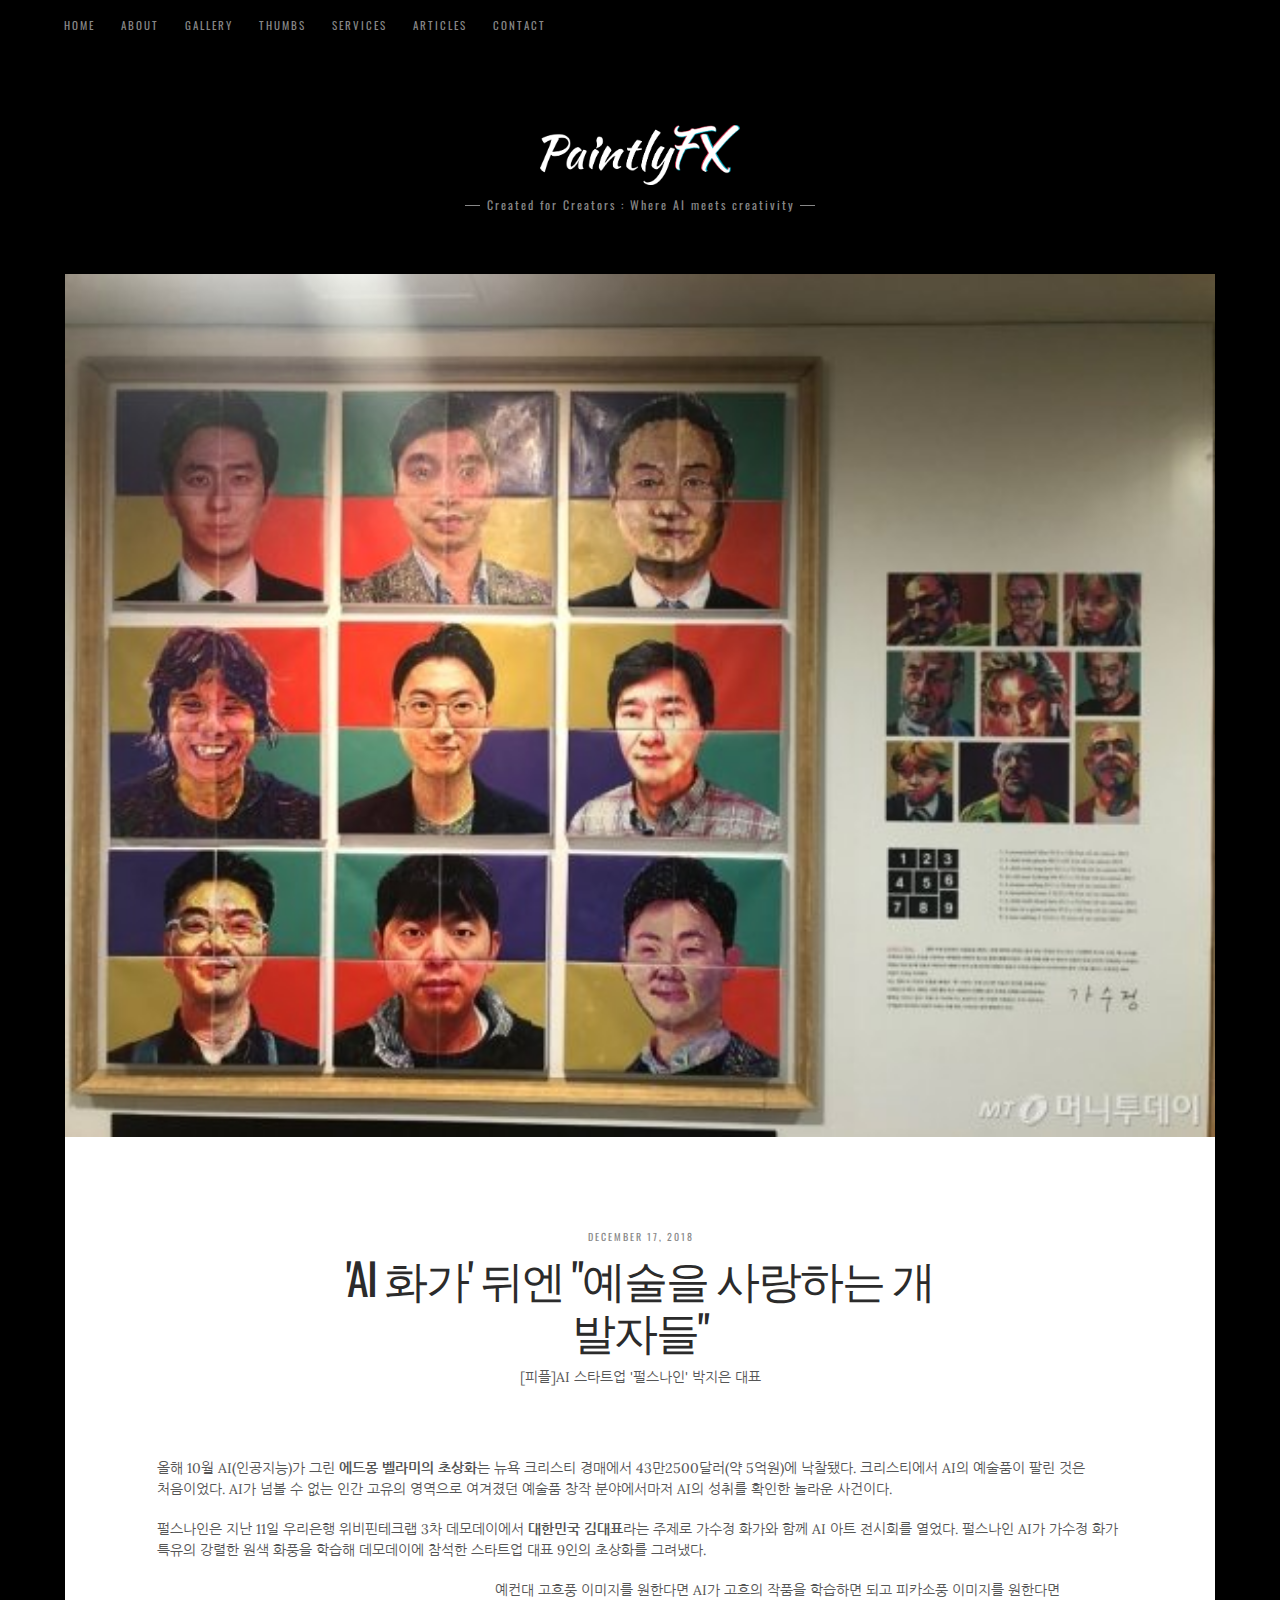
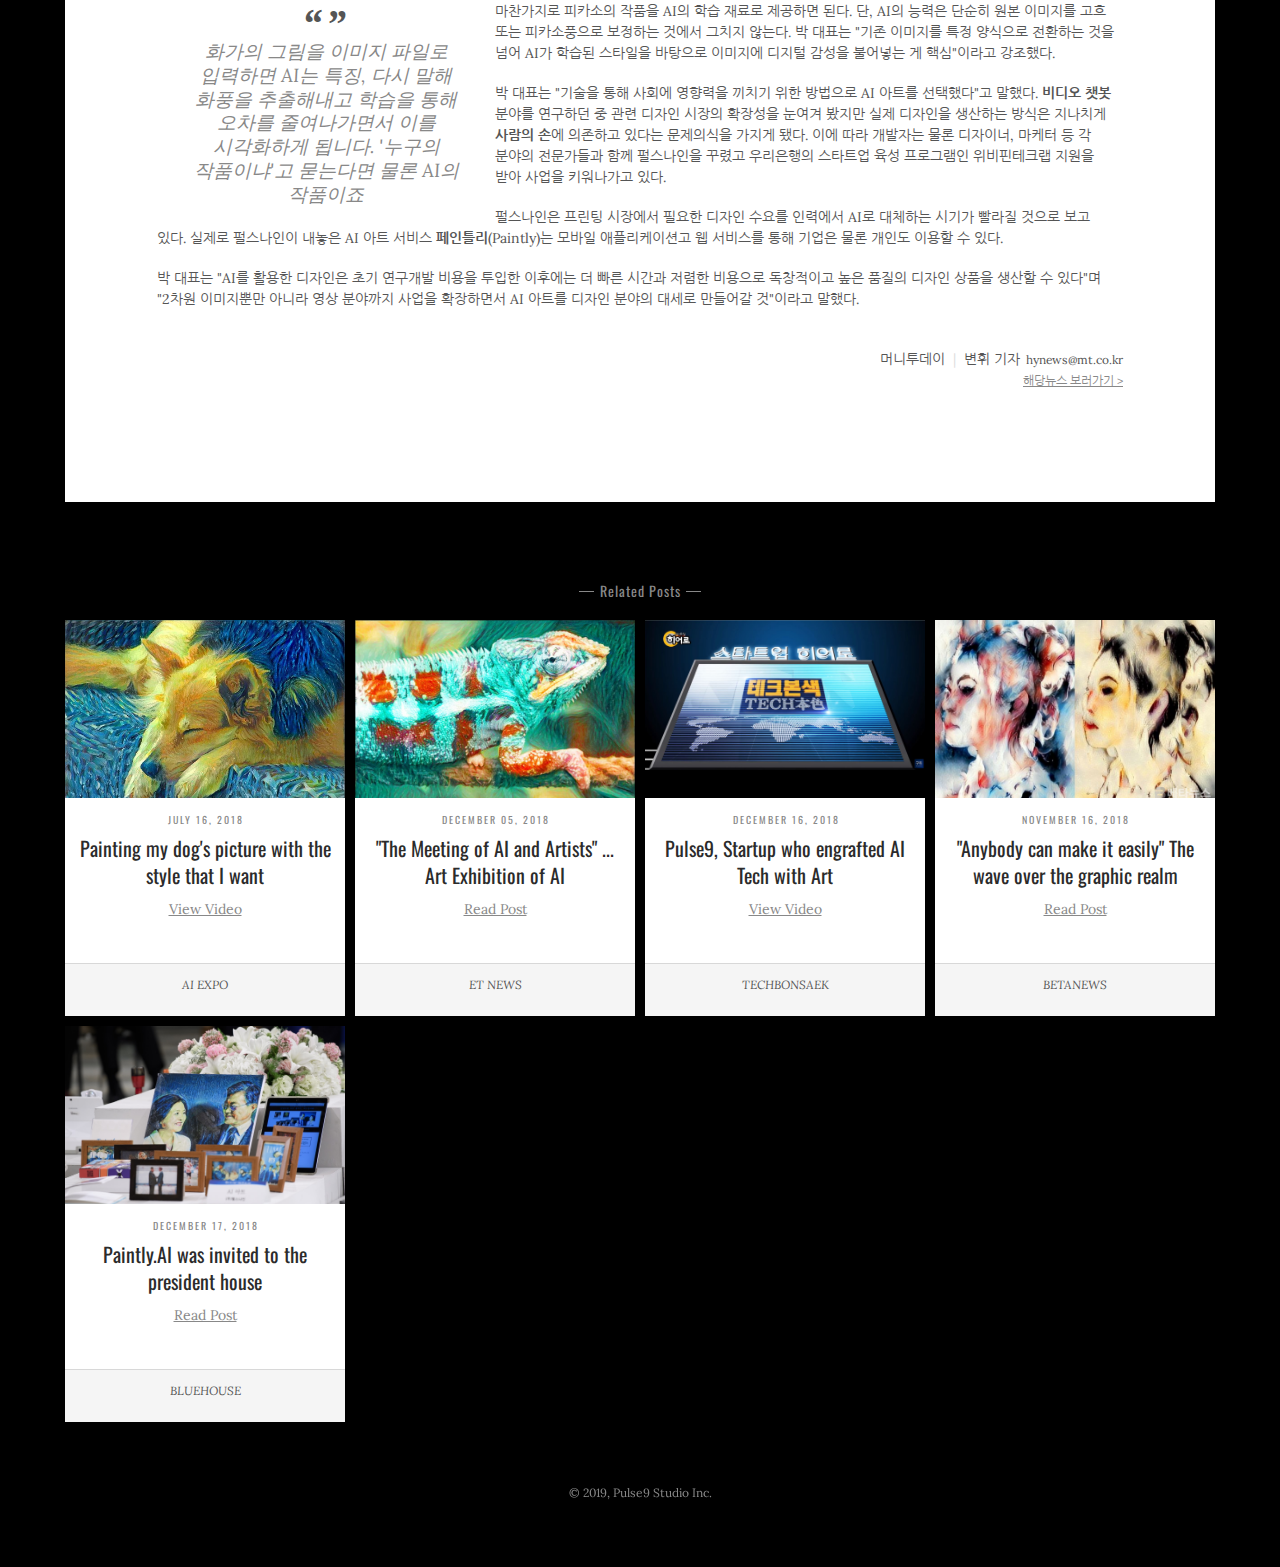
==== commit c627c32f: "수정사항 적용" ====
--- a/post_01.html
+++ b/post_01.html
@@ -64,7 +64,7 @@
         <div class="container clearfix">
           <h1 id="logo"><a href="index.html">paintly</a></h1>
           <div class="tagline">
-            <p class="small"><span>Created for Creators : Where ai meets creativity</span></p>
+            <p class="small"><span>Created for Creators : Where AI meets creativity</span></p>
           </div>
           <div id="container" class="clearfix">
             <div class="element  clearfix rectangle col4 home">
--- a/css/custom.css
+++ b/css/custom.css
@@ -6,6 +6,7 @@
 
 /* RESET */
 body {font-family:'Lora', 'Nanum Gothic', 'Helvetica Neue', Helvetica,  Arial, sans-serif}
+/* a, a * {-webkit-transition: all 0.3s ease 0s;transition: all 0.3s ease 0s} */
 a:hover {color:#fff}
 .feature a .left-corner,
 .feature a .right-corner,
@@ -38,17 +39,27 @@
 .social-list li a i {color:#888}
 .social-list li a:hover i {color:#fff}
 
+
+
+
 /* CONTENT */
+
 /* logo */
-h1#logo a {width:150px;height:90px;background-image:url(../images/logo_paintly_wh.png);background-size:150px auto}
+h1#logo a {width:200px;height:90px;background-image:url(../images/logo_paintlyfx_wh.png);background-size:200px auto}
+
 /* figure */
-.feature .padding-wrapper a figure {-webkit-filter:grayscale(100%);filter:gray}
-.feature .padding-wrapper a:hover figure {-webkit-filter:grayscale(0%);filter:none}
-.padding-wrapper .covering-image .txt {display:block;font-size:1.5rem;font-weight:200}
+/* .feature .padding-wrapper a figure {-webkit-filter:grayscale(100%);filter:gray}
+.feature .padding-wrapper a:hover figure {-webkit-filter:grayscale(0%);filter:none} */
 
 /* background-image */
-.background-image {height:100%;display:block;width:100%;background:no-repeat center;-webkit-background-size: 100% auto;-moz-background-size: 100% auto;-o-background-size: 100% auto;background-size: 100% auto;-webkit-background-size: cover;-moz-background-size: cover;-o-background-size: cover;background-size: cover;}
-.background-image4 {background-image:url(../images/photo09b.jpg)}
+.background-image {height:100%;display:block;width:100%;background:no-repeat center;-webkit-background-size:100% auto;-moz-background-size:100% auto;-o-background-size:100% auto;background-size:100% auto;-webkit-background-size:cover;-moz-background-size:cover;-o-background-size:cover;background-size:cover}
+.feature .padding-wrapper a .images {background-image:url(../images/img_tit_base.jpg)}
+.feature .padding-wrapper a .background-image2 {background-image:url(../images/img_tit_bw.jpg)}
+.feature .padding-wrapper a:hover .background-image1 {background-image:url(../images/img_tit_01.jpg)}
+.feature .padding-wrapper a:hover .background-image2 {background-image:url(../images/img_tit_02.jpg)}
+.feature .padding-wrapper a:hover .background-image3 {background-image:url(../images/img_tit_03.jpg)}
+.feature .padding-wrapper a:hover .background-image4 {background-image:url(../images/img_tit_04.jpg)}
+.padding-wrapper .covering-image .txt {display:block;font-size:1.5rem;font-weight:200}
 .thumb_fx_01 {background-image:url(../images/img_gallery_01.jpg)}
 .thumb_fx_02 {background-image:url(../images/img_gallery_02.jpg)}
 .thumb_fx_03 {background-image:url(../images/img_gallery_03.png)}
@@ -59,13 +70,21 @@
 /* .about */
 .icons.mission {width:auto;height:auto;font-size:2rem;color:#000}
 
-/* article */
 
 
 
 
+@media screen and (max-width:991px){
+  .larger-text blockquote {padding:10px 20px}
+}
 
-
-@media screen and (max-width: 991px){
-  .larger-text blockquote {padding:10px 20px}
+@media screen and (max-width:767px){
+  #main-nav > ul .active > a,
+  #main-nav > ul a.active,
+  #main-nav li a:hover,
+  #options li a.current,
+  #options li a.selected {color:#000}
+  .menu-open #main-nav ul#options li:after {position:static;border-bottom:0 none}
+  .menu-open #header {background-color:#000}
+  .nav-bar {background-color:#aaa}
 }